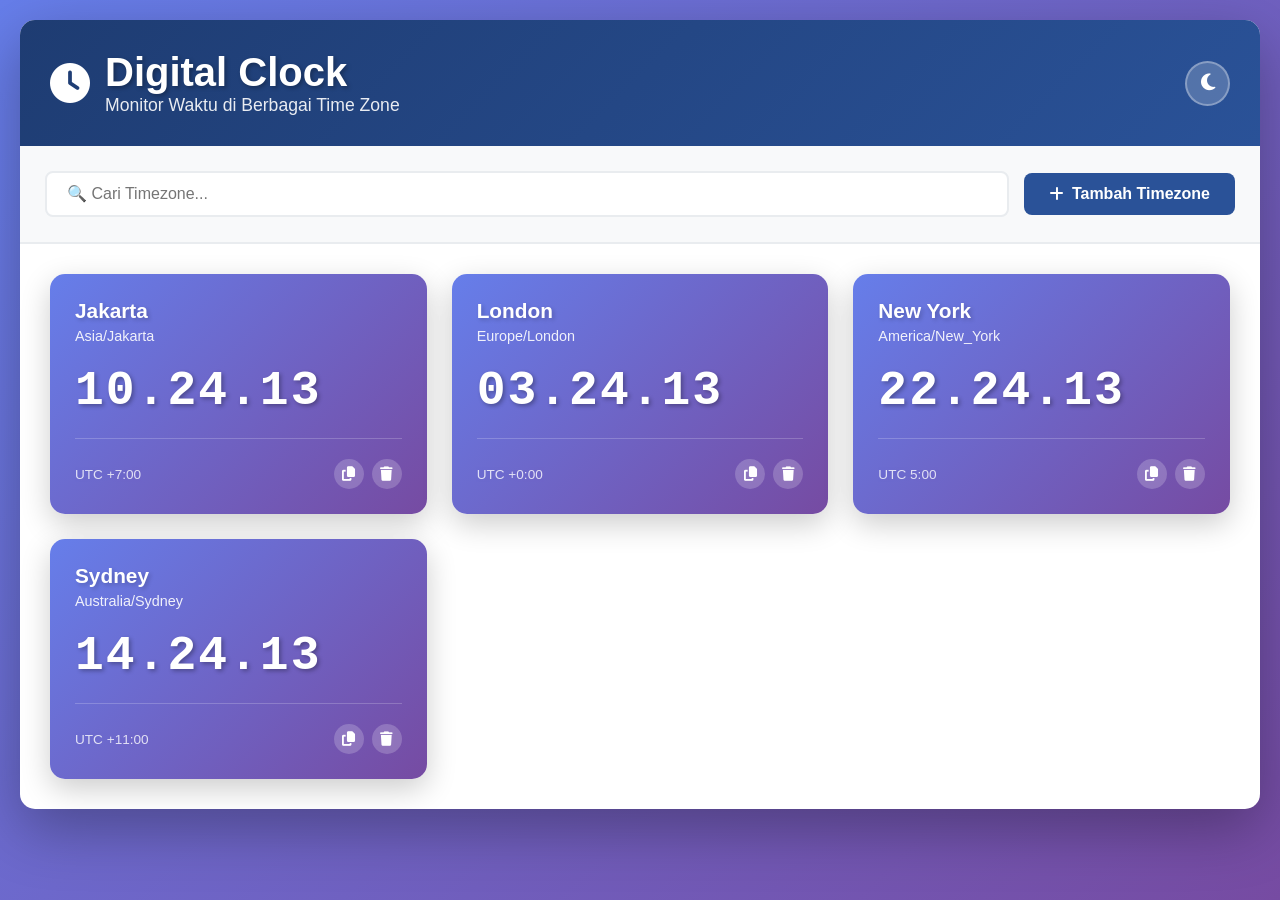
==== digital-clock/index.html @ 840cf927 "Add Sistem Jadwal Kapal and Digital Clock applications" ====
<!DOCTYPE html>
<html lang="id">
<head>
    <meta charset="UTF-8">
    <meta name="viewport" content="width=device-width, initial-scale=1.0">
    <title>Digital Clock - Multi Timezone</title>
    <link rel="stylesheet" href="styles.css">
    <link rel="stylesheet" href="https://cdnjs.cloudflare.com/ajax/libs/font-awesome/6.4.0/css/all.min.css">
</head>
<body>
    <div class="container">
        <div class="header">
            <div class="header-content">
                <div class="logo-section">
                    <i class="fas fa-clock"></i>
                    <div>
                        <h1>Digital Clock</h1>
                        <p>Monitor Waktu di Berbagai Time Zone</p>
                    </div>
                </div>
                <div class="header-actions">
                    <button id="darkModeBtn" class="btn-icon" title="Toggle Dark Mode">
                        <i class="fas fa-moon"></i>
                    </button>
                </div>
            </div>
        </div>

        <div class="controls-section">
            <div class="controls">
                <input type="text" id="searchTimezone" placeholder="🔍 Cari Timezone..." class="search-input">
                <button id="addTimezoneBtn" class="btn-primary">
                    <i class="fas fa-plus"></i> Tambah Timezone
                </button>
            </div>
        </div>

        <div class="clocks-container" id="clocksContainer"></div>

        <div id="addTimezoneModal" class="modal">
            <div class="modal-content">
                <div class="modal-header">
                    <h2>Tambah Timezone</h2>
                    <button class="modal-close">&times;</button>
                </div>
                <div class="modal-body">
                    <input type="text" id="timezoneSearch" placeholder="Cari timezone..." class="search-input" style="margin-bottom: 15px;">
                    <div id="timezoneList" class="timezone-list"></div>
                </div>
            </div>
        </div>
    </div>

    <div id="toast" class="toast"></div>

    <script src="timezones.js"></script>
    <script src="app.js"></script>
</body>
</html>
---- digital-clock/styles.css ----
* { margin: 0; padding: 0; box-sizing: border-box; }

:root {
    --primary-color: #2a5298;
    --secondary-color: #1e3c72;
    --accent-color: #667eea;
    --light-bg: #f8f9fa;
    --border-color: #e9ecef;
    --text-color: #333;
    --text-light: #666;
    --transition: all 0.3s ease;
}

body.dark-mode {
    --light-bg: #1a1a2e;
    --text-color: #e0e0e0;
    --border-color: #2a2a3e;
}

body {
    font-family: 'Segoe UI', Tahoma, Geneva, Verdana, sans-serif;
    background: linear-gradient(135deg, #667eea 0%, #764ba2 100%);
    min-height: 100vh;
    padding: 20px;
    color: var(--text-color);
}

body.dark-mode { background: linear-gradient(135deg, #0f0f1e 0%, #1a1a3e 100%); }

.container {
    max-width: 1400px;
    margin: 0 auto;
    background: white;
    border-radius: 15px;
    box-shadow: 0 20px 60px rgba(0,0,0,0.3);
    overflow: hidden;
}

body.dark-mode .container { background: #1a1a2e; }

.header {
    background: linear-gradient(135deg, #1e3c72 0%, #2a5298 100%);
    color: white;
    padding: 30px;
}

.header-content {
    display: flex;
    justify-content: space-between;
    align-items: center;
}

.logo-section {
    display: flex;
    align-items: center;
    gap: 15px;
}

.logo-section i {
    font-size: 2.5em;
    animation: float 3s ease-in-out infinite;
}

@keyframes float { 0%, 100% { transform: translateY(0px); } 50% { transform: translateY(-10px); } }

.logo-section h1 { font-size: 2.5em; text-shadow: 2px 2px 4px rgba(0,0,0,0.3); }
.logo-section p { font-size: 1.1em; opacity: 0.9; }

.header-actions { display: flex; gap: 10px; }

.btn-icon {
    width: 45px;
    height: 45px;
    border-radius: 50%;
    background: rgba(255,255,255,0.2);
    color: white;
    border: 2px solid rgba(255,255,255,0.3);
    cursor: pointer;
    font-size: 1.2em;
    display: flex;
    align-items: center;
    justify-content: center;
    transition: var(--transition);
}

.btn-icon:hover { background: rgba(255,255,255,0.3); transform: scale(1.1); }

.controls-section {
    padding: 25px;
    background: var(--light-bg);
    border-bottom: 2px solid var(--border-color);
}

.controls {
    display: flex;
    gap: 15px;
    flex-wrap: wrap;
    align-items: center;
}

.search-input {
    padding: 12px 20px;
    border: 2px solid var(--border-color);
    border-radius: 8px;
    font-size: 1em;
    background: white;
    color: var(--text-color);
    flex: 1;
    min-width: 150px;
}

body.dark-mode .search-input { background: #2a2a3e; color: var(--text-color); }

.btn-primary {
    padding: 12px 25px;
    border: none;
    border-radius: 8px;
    font-size: 1em;
    cursor: pointer;
    display: flex;
    align-items: center;
    gap: 8px;
    font-weight: 600;
    background: var(--primary-color);
    color: white;
    white-space: nowrap;
}

.btn-primary:hover { background: var(--secondary-color); }

.clocks-container {
    display: grid;
    grid-template-columns: repeat(auto-fill, minmax(280px, 1fr));
    gap: 25px;
    padding: 30px;
}

.clock-card {
    background: linear-gradient(135deg, #667eea 0%, #764ba2 100%);
    border-radius: 15px;
    padding: 25px;
    color: white;
    box-shadow: 0 10px 30px rgba(0,0,0,0.2);
    transition: var(--transition);
}

.clock-card:hover { transform: translateY(-10px); }

.clock-card h3 { font-size: 1.3em; margin-bottom: 5px; text-shadow: 2px 2px 4px rgba(0,0,0,0.2); }
.clock-card p { font-size: 0.9em; opacity: 0.9; margin-top: 5px; }

.digital-time {
    font-size: 3em;
    font-weight: bold;
    font-family: 'Courier New', monospace;
    text-shadow: 2px 2px 4px rgba(0,0,0,0.3);
    letter-spacing: 2px;
    margin: 20px 0;
}

.clock-footer {
    margin-top: 20px;
    padding-top: 20px;
    border-top: 1px solid rgba(255,255,255,0.2);
    display: flex;
    justify-content: space-between;
    align-items: center;
}

.offset { font-size: 0.85em; opacity: 0.8; }

.clock-actions { display: flex; gap: 8px; }

.btn-small {
    width: 30px;
    height: 30px;
    border: none;
    border-radius: 50%;
    background: rgba(255,255,255,0.2);
    color: white;
    cursor: pointer;
    font-size: 0.9em;
    display: flex;
    align-items: center;
    justify-content: center;
    transition: var(--transition);
}

.btn-small:hover { background: rgba(255,255,255,0.3); }

.modal {
    display: none;
    position: fixed;
    z-index: 1000;
    left: 0;
    top: 0;
    width: 100%;
    height: 100%;
    background-color: rgba(0,0,0,0.5);
}

.modal.active {
    display: flex;
    align-items: center;
    justify-content: center;
}

.modal-content {
    background-color: white;
    border-radius: 15px;
    max-width: 500px;
    width: 90%;
    max-height: 90vh;
    overflow-y: auto;
}

body.dark-mode .modal-content { background-color: #2a2a3e; }

.modal-header {
    display: flex;
    justify-content: space-between;
    padding: 20px;
    border-bottom: 2px solid var(--border-color);
}

.modal-header h2 { color: var(--primary-color); }

.modal-close {
    background: none;
    border: none;
    font-size: 28px;
    cursor: pointer;
    color: var(--text-light);
}

.modal-body { padding: 20px; }

.timezone-list { display: flex; flex-direction: column; gap: 10px; }

.timezone-item {
    padding: 12px 15px;
    background: var(--light-bg);
    border: 2px solid var(--border-color);
    border-radius: 8px;
    cursor: pointer;
    transition: var(--transition);
    display: flex;
    justify-content: space-between;
    align-items: center;
}

.timezone-item:hover { border-color: var(--accent-color); }

.timezone-info h4 { margin: 0 0 5px 0; }
.timezone-info p { margin: 0; font-size: 0.85em; }

.toast {
    position: fixed;
    bottom: 20px;
    right: 20px;
    padding: 20px 30px;
    background: #28a745;
    color: white;
    border-radius: 8px;
    z-index: 2000;
    display: none;
}

.toast.active { display: block; }
.toast.info { background: #007bff; }

@media (max-width: 768px) {
    .header { padding: 20px; }
    .logo-section { flex-direction: column; text-align: center; }
    .logo-section h1 { font-size: 1.5em; }
    .clocks-container { grid-template-columns: 1fr; }
    .digital-time { font-size: 2em; }
}
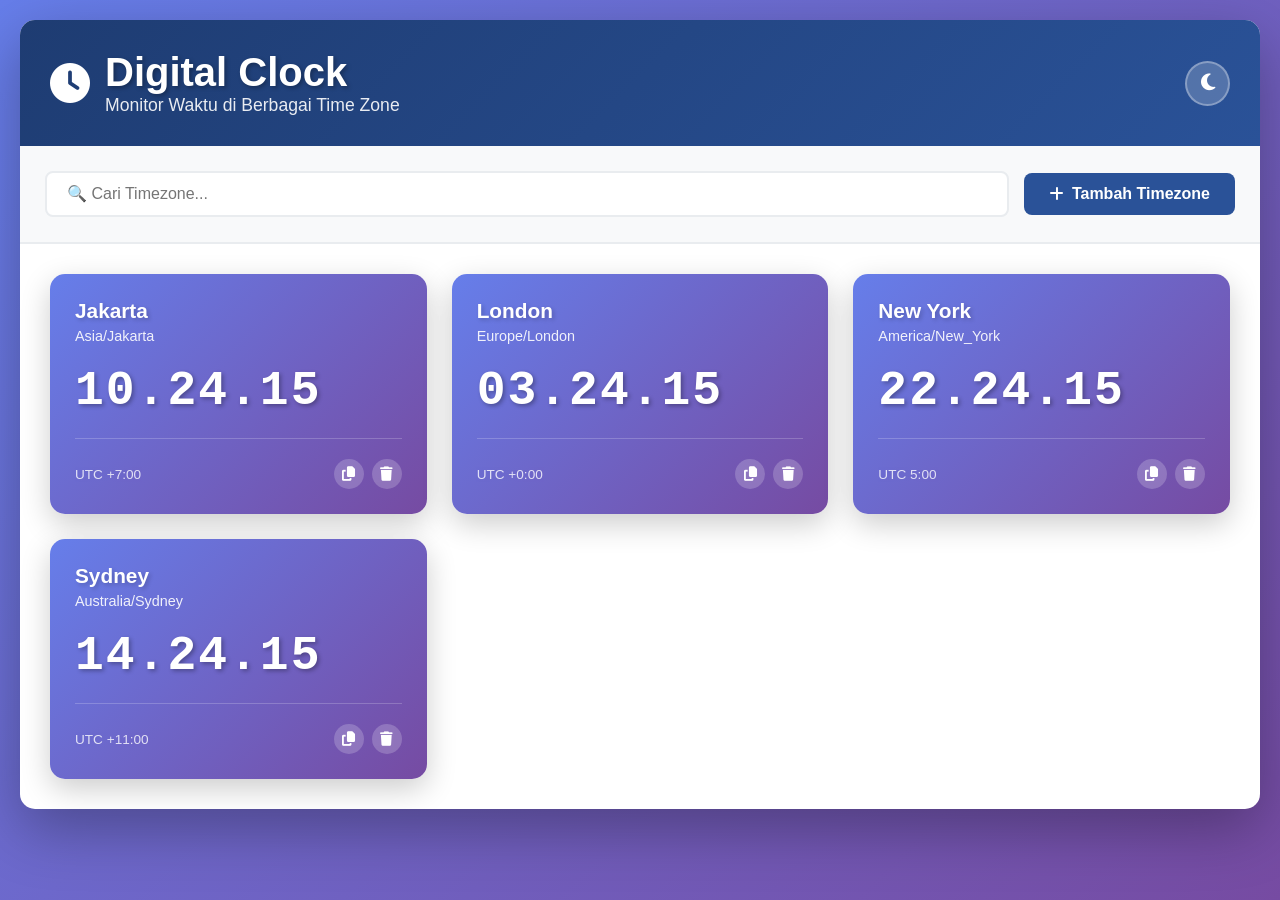
==== commit c2f79dc2: "refactor: improve HTML accessibility, SEO, and semantics\n\n- Add semantic HTML5 elements (header, s" ====
--- a/digital-clock/index.html
+++ b/digital-clock/index.html
@@ -3,57 +3,59 @@
 <head>
     <meta charset="UTF-8">
     <meta name="viewport" content="width=device-width, initial-scale=1.0">
+    <meta name="description" content="Digital Clock - Monitor waktu di berbagai time zone dengan antarmuka yang elegan">
+    <meta name="theme-color" content="#2a5298">
     <title>Digital Clock - Multi Timezone</title>
     <link rel="stylesheet" href="styles.css">
-    <link rel="stylesheet" href="https://cdnjs.cloudflare.com/ajax/libs/font-awesome/6.4.0/css/all.min.css">
+    <link rel="stylesheet" href="https://cdnjs.cloudflare.com/ajax/libs/font-awesome/6.4.0/css/all.min.css" integrity="sha512-/slR4lqWfRIl2zHc8Q/M2bj3UKqpXVphCxHdFpaPAGTx5mxpNvZ1JGFXkNP8eIIbRm6vZA3fJqvBQfTvdYiYLw==" crossorigin="anonymous" referrerpolicy="no-referrer">
 </head>
 <body>
     <div class="container">
-        <div class="header">
+        <header class="header">
             <div class="header-content">
                 <div class="logo-section">
-                    <i class="fas fa-clock"></i>
+                    <i class="fas fa-clock" aria-hidden="true"></i>
                     <div>
                         <h1>Digital Clock</h1>
                         <p>Monitor Waktu di Berbagai Time Zone</p>
                     </div>
                 </div>
                 <div class="header-actions">
-                    <button id="darkModeBtn" class="btn-icon" title="Toggle Dark Mode">
-                        <i class="fas fa-moon"></i>
+                    <button id="darkModeBtn" class="btn-icon" title="Toggle Dark Mode" aria-label="Toggle Dark Mode">
+                        <i class="fas fa-moon" aria-hidden="true"></i>
                     </button>
                 </div>
             </div>
-        </div>
+        </header>
 
-        <div class="controls-section">
+        <section class="controls-section">
             <div class="controls">
-                <input type="text" id="searchTimezone" placeholder="🔍 Cari Timezone..." class="search-input">
-                <button id="addTimezoneBtn" class="btn-primary">
-                    <i class="fas fa-plus"></i> Tambah Timezone
+                <input type="text" id="searchTimezone" placeholder="🔍 Cari Timezone..." class="search-input" aria-label="Search timezones">
+                <button id="addTimezoneBtn" class="btn-primary" aria-label="Add new timezone">
+                    <i class="fas fa-plus" aria-hidden="true"></i> Tambah Timezone
                 </button>
             </div>
-        </div>
+        </section>
 
-        <div class="clocks-container" id="clocksContainer"></div>
+        <section class="clocks-container" id="clocksContainer" aria-live="polite" aria-label="Timezone clocks"></section>
 
-        <div id="addTimezoneModal" class="modal">
+        <div id="addTimezoneModal" class="modal" role="dialog" aria-labelledby="modalTitle">
             <div class="modal-content">
                 <div class="modal-header">
-                    <h2>Tambah Timezone</h2>
-                    <button class="modal-close">&times;</button>
+                    <h2 id="modalTitle">Tambah Timezone</h2>
+                    <button class="modal-close" aria-label="Close modal">&times;</button>
                 </div>
                 <div class="modal-body">
-                    <input type="text" id="timezoneSearch" placeholder="Cari timezone..." class="search-input" style="margin-bottom: 15px;">
-                    <div id="timezoneList" class="timezone-list"></div>
+                    <input type="text" id="timezoneSearch" placeholder="Cari timezone..." class="search-input" aria-label="Search for timezone to add" style="margin-bottom: 15px;">
+                    <div id="timezoneList" class="timezone-list" role="listbox"></div>
                 </div>
             </div>
         </div>
     </div>
 
-    <div id="toast" class="toast"></div>
+    <div id="toast" class="toast" role="status" aria-live="assertive" aria-atomic="true"></div>
 
-    <script src="timezones.js"></script>
-    <script src="app.js"></script>
+    <script src="timezones.js" defer></script>
+    <script src="app.js" defer></script>
 </body>
-</html>+</html>
